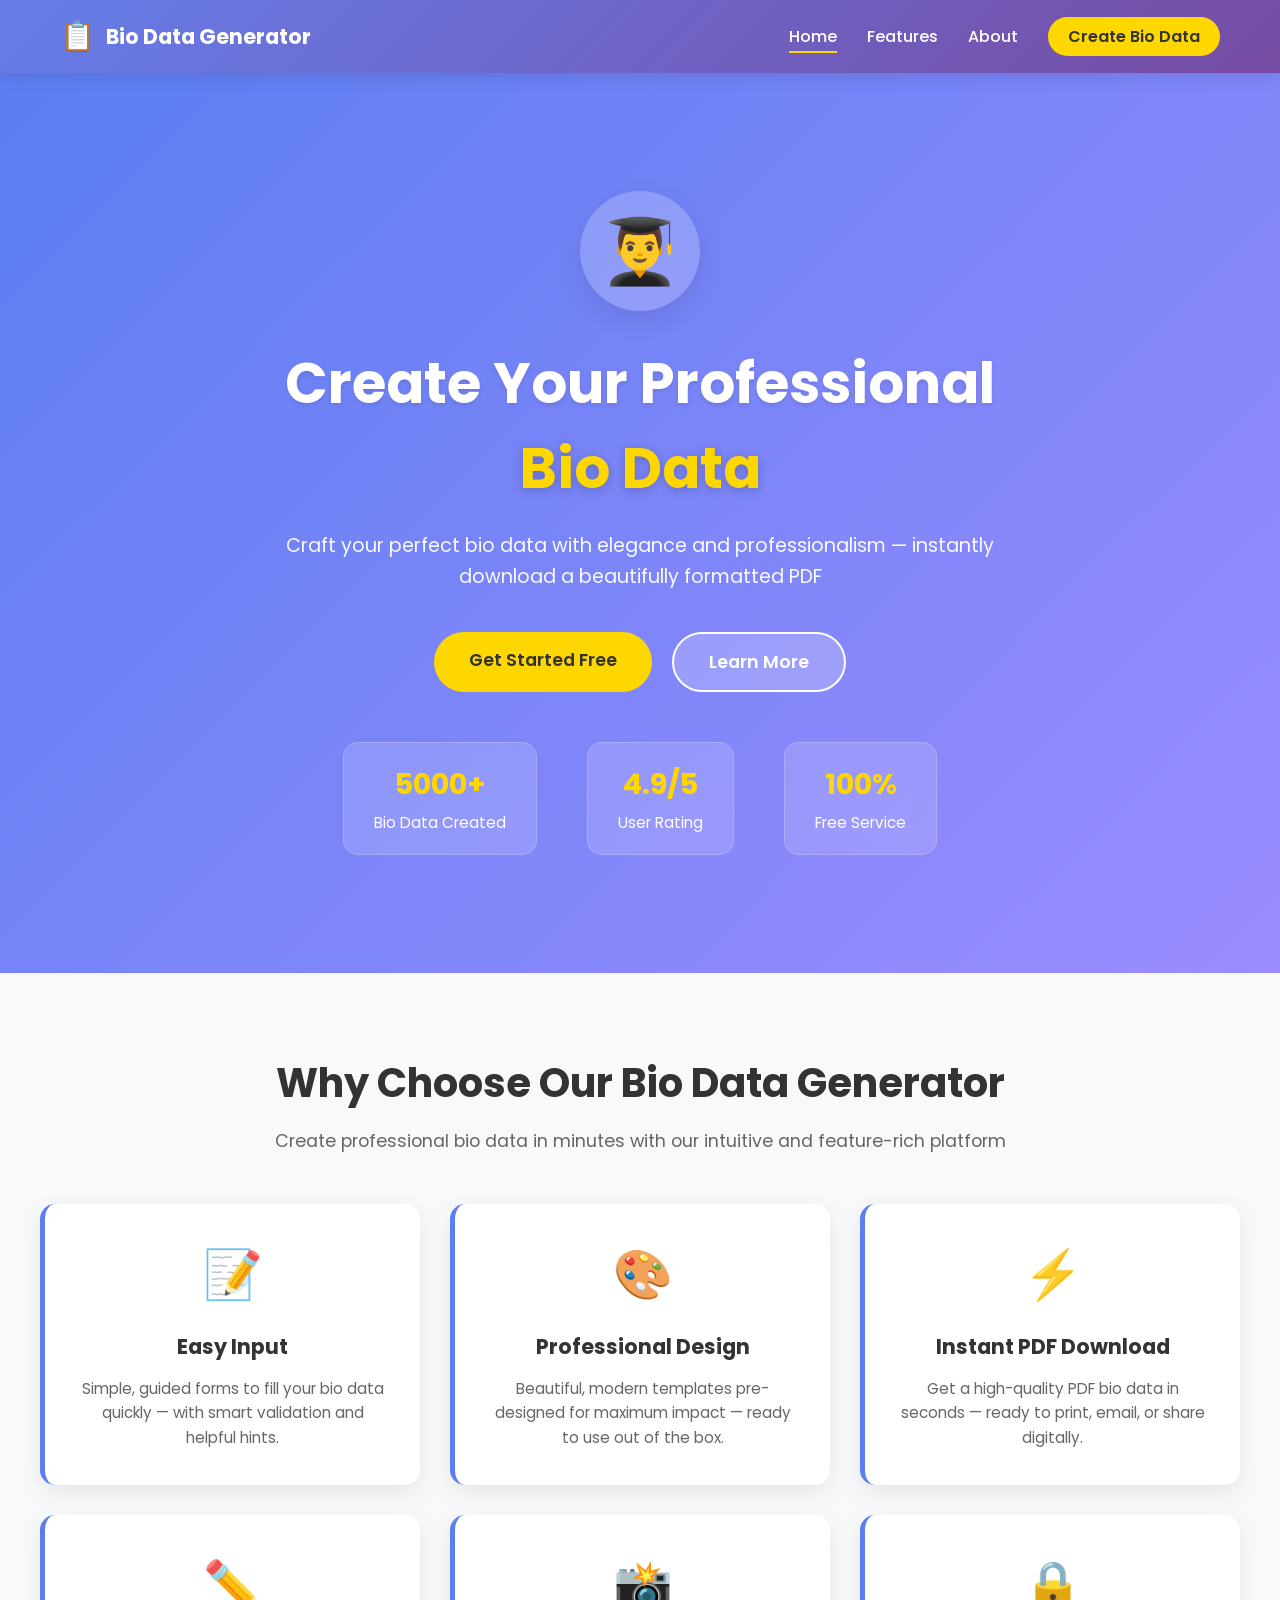
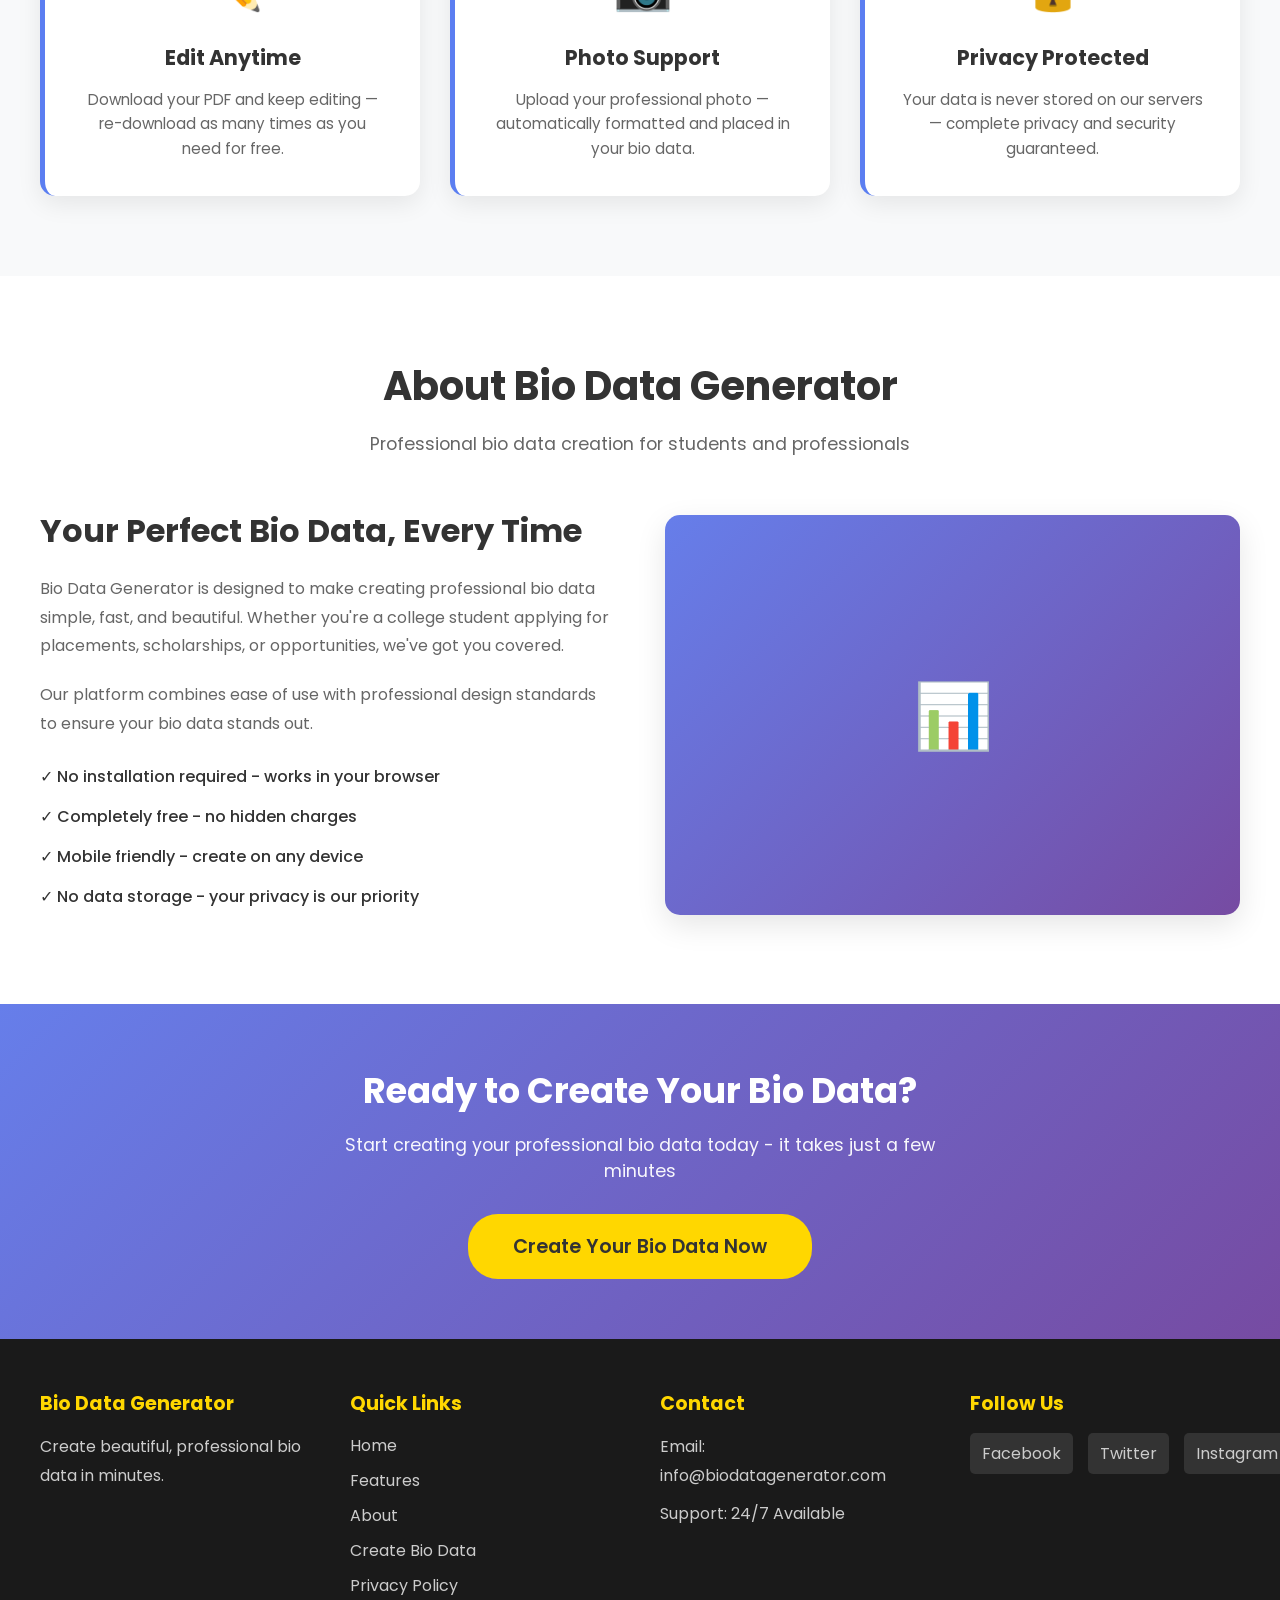
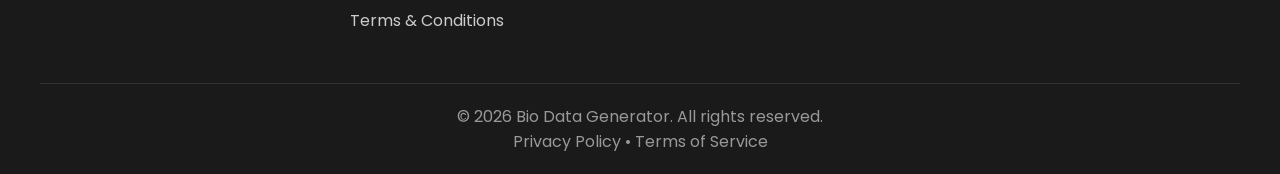
==== index.html @ cc157df2 "Initial commit: Bio Data Generator website with PDF creation, landing page, and monetization ready" ====
<!DOCTYPE html>
<html lang="en">
<head>
    <meta charset="UTF-8">
    <meta name="viewport" content="width=device-width, initial-scale=1.0">
    <meta name="description" content="Create professional college student bio data in minutes. Free online bio data generator with instant PDF download. No registration needed.">
    <meta name="keywords" content="bio data generator, college bio data, student bio data, bio data maker, free bio data, professional bio data, PDF generator">
    <meta name="author" content="Bio Data Generator">
    <meta name="theme-color" content="#667eea">
    <meta property="og:title" content="Bio Data Generator - Create Your Professional Bio Data">
    <meta property="og:description" content="Free online bio data generator for college students. Create beautiful bio data in minutes and download as PDF.">
    <meta property="og:type" content="website">
    <meta property="og:url" content="https://www.biodatagenerator.com">
    <title>Bio Data Generator - Create Your Professional Bio Data for Free</title>
    <link rel="stylesheet" href="style.css">
    
    <!-- Google AdSense (Uncomment after approval) -->
    <!-- <script async src="https://pagead2.googlesyndication.com/pagead/js/adsbygoogle.js?client=ca-pub-xxxxxxxxxxxxxxxx"
         crossorigin="anonymous"></script> -->
</head>
<body>
    <!-- Navigation Bar -->
    <nav class="navbar">
        <div class="nav-container">
            <div class="nav-logo">
                <span class="logo-icon">📋</span>
                <span>Bio Data Generator</span>
            </div>
            <ul class="nav-menu">
                <li class="nav-item"><a href="index.html" class="nav-link active">Home</a></li>
                <li class="nav-item"><a href="#features" class="nav-link">Features</a></li>
                <li class="nav-item"><a href="#about" class="nav-link">About</a></li>
                <li class="nav-item"><a href="form.html" class="nav-link nav-link-btn">Create Bio Data</a></li>
            </ul>
        </div>
    </nav>

    <!-- Hero Section -->
    <section class="hero">
        <div class="hero-content">
            <div class="hero-icon">
                <div class="icon-circle">👨‍🎓</div>
            </div>
            <h1 class="hero-title">Create Your Professional <span class="highlight">Bio Data</span></h1>
            <p class="hero-subtitle">Craft your perfect bio data with elegance and professionalism — instantly download a beautifully formatted PDF</p>
            <div class="hero-buttons">
                <a href="form.html" class="btn btn-primary">Get Started Free</a>
                <a href="#features" class="btn btn-secondary">Learn More</a>
            </div>
            <div class="hero-stats">
                <div class="stat">
                    <span class="stat-number">5000+</span>
                    <span class="stat-text">Bio Data Created</span>
                </div>
                <div class="stat">
                    <span class="stat-number">4.9/5</span>
                    <span class="stat-text">User Rating</span>
                </div>
                <div class="stat">
                    <span class="stat-number">100%</span>
                    <span class="stat-text">Free Service</span>
                </div>
            </div>
        </div>
    </section>

    <!-- Features Section -->
    <section id="features" class="features">
        <div class="features-container">
            <h2 class="section-title">Why Choose Our Bio Data Generator</h2>
            <p class="section-subtitle">Create professional bio data in minutes with our intuitive and feature-rich platform</p>
            
            <div class="features-grid">
                <div class="feature-card">
                    <div class="feature-icon">📝</div>
                    <h3>Easy Input</h3>
                    <p>Simple, guided forms to fill your bio data quickly — with smart validation and helpful hints.</p>
                </div>

                <div class="feature-card">
                    <div class="feature-icon">🎨</div>
                    <h3>Professional Design</h3>
                    <p>Beautiful, modern templates pre-designed for maximum impact — ready to use out of the box.</p>
                </div>

                <div class="feature-card">
                    <div class="feature-icon">⚡</div>
                    <h3>Instant PDF Download</h3>
                    <p>Get a high-quality PDF bio data in seconds — ready to print, email, or share digitally.</p>
                </div>

                <div class="feature-card">
                    <div class="feature-icon">✏️</div>
                    <h3>Edit Anytime</h3>
                    <p>Download your PDF and keep editing — re-download as many times as you need for free.</p>
                </div>

                <div class="feature-card">
                    <div class="feature-icon">📸</div>
                    <h3>Photo Support</h3>
                    <p>Upload your professional photo — automatically formatted and placed in your bio data.</p>
                </div>

                <div class="feature-card">
                    <div class="feature-icon">🔒</div>
                    <h3>Privacy Protected</h3>
                    <p>Your data is never stored on our servers — complete privacy and security guaranteed.</p>
                </div>
            </div>
        </div>
    </section>

    <!-- About Section -->
    <section id="about" class="about">
        <div class="about-container">
            <h2 class="section-title">About Bio Data Generator</h2>
            <p class="section-subtitle">Professional bio data creation for students and professionals</p>
            
            <div class="about-content">
                <div class="about-text">
                    <h3>Your Perfect Bio Data, Every Time</h3>
                    <p>Bio Data Generator is designed to make creating professional bio data simple, fast, and beautiful. Whether you're a college student applying for placements, scholarships, or opportunities, we've got you covered.</p>
                    <p>Our platform combines ease of use with professional design standards to ensure your bio data stands out.</p>
                    <ul class="about-list">
                        <li>✓ No installation required - works in your browser</li>
                        <li>✓ Completely free - no hidden charges</li>
                        <li>✓ Mobile friendly - create on any device</li>
                        <li>✓ No data storage - your privacy is our priority</li>
                    </ul>
                </div>
                <div class="about-image">
                    <div class="image-placeholder">
                        <span style="font-size: 4rem;">📊</span>
                    </div>
                </div>
            </div>
        </div>
    </section>

    <!-- CTA Section -->
    <section class="cta">
        <div class="cta-container">
            <h2>Ready to Create Your Bio Data?</h2>
            <p>Start creating your professional bio data today - it takes just a few minutes</p>
            <a href="form.html" class="btn btn-primary btn-large">Create Your Bio Data Now</a>
        </div>
    </section>

    <!-- Footer -->
    <footer class="footer">
        <div class="footer-container">
            <div class="footer-content">
                <div class="footer-section">
                    <h4>Bio Data Generator</h4>
                    <p>Create beautiful, professional bio data in minutes.</p>
                </div>
                <div class="footer-section">
                    <h4>Quick Links</h4>
                    <ul>
                        <li><a href="index.html">Home</a></li>
                        <li><a href="#features">Features</a></li>
                        <li><a href="#about">About</a></li>
                        <li><a href="form.html">Create Bio Data</a></li>
                        <li><a href="privacy-policy.html">Privacy Policy</a></li>
                        <li><a href="terms.html">Terms & Conditions</a></li>
                    </ul>
                </div>
                <div class="footer-section">
                    <h4>Contact</h4>
                    <p>Email: info@biodatagenerator.com</p>
                    <p>Support: 24/7 Available</p>
                </div>
                <div class="footer-section">
                    <h4>Follow Us</h4>
                    <div class="social-links">
                        <a href="#" class="social-link">Facebook</a>
                        <a href="#" class="social-link">Twitter</a>
                        <a href="#" class="social-link">Instagram</a>
                    </div>
                </div>
            </div>
            <div class="footer-bottom">
                <p>&copy; 2026 Bio Data Generator. All rights reserved.</p>
                <p><a href="privacy-policy.html">Privacy Policy</a> • <a href="terms.html">Terms of Service</a></p>
            </div>
        </div>
    </footer>

    <script>
        // Smooth scroll for navigation links
        document.querySelectorAll('a[href^="#"]').forEach(anchor => {
            anchor.addEventListener('click', function (e) {
                e.preventDefault();
                const target = document.querySelector(this.getAttribute('href'));
                if (target) {
                    target.scrollIntoView({
                        behavior: 'smooth',
                        block: 'start'
                    });
                }
            });
        });

        // Active nav link
        const navLinks = document.querySelectorAll('.nav-link');
        navLinks.forEach(link => {
            link.addEventListener('click', function() {
                navLinks.forEach(l => l.classList.remove('active'));
                this.classList.add('active');
            });
        });
    </script>
</body>
</html>
---- style.css ----
/* Import Google Fonts for beautiful typography */
@import url('https://fonts.googleapis.com/css2?family=Poppins:wght@300;400;500;600;700&display=swap');

/* Reset and base styles */
* {
    margin: 0;
    padding: 0;
    box-sizing: border-box;
}

html {
    scroll-behavior: smooth;
}

body {
    font-family: 'Poppins', sans-serif;
    color: #333;
}

/* Navigation Bar */
.navbar {
    background: linear-gradient(135deg, #667eea 0%, #764ba2 100%);
    padding: 15px 0;
    position: sticky;
    top: 0;
    z-index: 100;
    box-shadow: 0 4px 15px rgba(0, 0, 0, 0.1);
}

.nav-container {
    max-width: 1200px;
    margin: 0 auto;
    display: flex;
    justify-content: space-between;
    align-items: center;
    padding: 0 20px;
}

.nav-logo {
    display: flex;
    align-items: center;
    gap: 10px;
    color: white;
    font-size: 1.3rem;
    font-weight: 700;
    cursor: pointer;
}

.logo-icon {
    font-size: 1.8rem;
}

.nav-menu {
    display: flex;
    list-style: none;
    gap: 30px;
    align-items: center;
}

.nav-link {
    color: white;
    text-decoration: none;
    font-weight: 500;
    transition: all 0.3s ease;
    position: relative;
}

.nav-link:hover {
    opacity: 0.8;
}

.nav-link.active::after {
    content: '';
    position: absolute;
    bottom: -5px;
    left: 0;
    width: 100%;
    height: 2px;
    background: #ffd700;
}

.nav-link-btn {
    background: #ffd700;
    color: #333;
    padding: 8px 20px;
    border-radius: 20px;
    font-weight: 600;
}

.nav-link-btn:hover {
    opacity: 1;
    transform: scale(1.05);
}

/* Hero Section */
.hero {
    background: linear-gradient(135deg, #5b7ef1 0%, #9b8cff 100%);
    padding: 80px 20px;
    min-height: 100vh;
    display: flex;
    align-items: center;
    justify-content: center;
}

.hero-content {
    max-width: 800px;
    text-align: center;
    animation: slideUp 1s ease-out;
}

.hero-icon {
    margin-bottom: 30px;
}

.icon-circle {
    width: 120px;
    height: 120px;
    background: rgba(255, 255, 255, 0.2);
    border-radius: 50%;
    display: flex;
    align-items: center;
    justify-content: center;
    font-size: 4rem;
    margin: 0 auto;
    box-shadow: 0 8px 25px rgba(0, 0, 0, 0.1);
}

.hero-title {
    font-size: 3.5rem;
    color: white;
    margin-bottom: 20px;
    font-weight: 700;
}

.highlight {
    color: #ffd700;
    text-shadow: 0 2px 10px rgba(0, 0, 0, 0.2);
}

.hero-subtitle {
    font-size: 1.2rem;
    color: rgba(255, 255, 255, 0.95);
    margin-bottom: 40px;
    line-height: 1.6;
}

.hero-buttons {
    display: flex;
    gap: 20px;
    justify-content: center;
    margin-bottom: 50px;
    flex-wrap: wrap;
}

.btn {
    padding: 15px 35px;
    border-radius: 30px;
    font-size: 1.1rem;
    font-weight: 600;
    text-decoration: none;
    border: none;
    cursor: pointer;
    transition: all 0.3s ease;
    display: inline-block;
}

.btn-primary {
    background: #ffd700;
    color: #333;
}

.btn-primary:hover {
    background: #ffed4e;
    transform: translateY(-2px);
    box-shadow: 0 10px 25px rgba(255, 215, 0, 0.4);
}

.btn-secondary {
    background: rgba(255, 255, 255, 0.2);
    color: white;
    border: 2px solid white;
}

.btn-secondary:hover {
    background: rgba(255, 255, 255, 0.3);
    transform: translateY(-2px);
}

.btn-large {
    padding: 18px 45px;
    font-size: 1.2rem;
}

.hero-stats {
    display: flex;
    justify-content: center;
    gap: 50px;
    flex-wrap: wrap;
}

.stat {
    background: rgba(255, 255, 255, 0.15);
    padding: 20px 30px;
    border-radius: 15px;
    backdrop-filter: blur(10px);
    border: 1px solid rgba(255, 255, 255, 0.2);
}

.stat-number {
    display: block;
    font-size: 1.8rem;
    font-weight: 700;
    color: #ffd700;
}

.stat-text {
    display: block;
    color: white;
    font-size: 0.95rem;
    margin-top: 5px;
}

/* Features Section */
.features {
    padding: 80px 20px;
    background: #f8f9fa;
}

.features-container {
    max-width: 1200px;
    margin: 0 auto;
}

.section-title {
    font-size: 2.5rem;
    text-align: center;
    margin-bottom: 15px;
    color: #333;
    font-weight: 700;
}

.section-subtitle {
    text-align: center;
    font-size: 1.1rem;
    color: #666;
    margin-bottom: 50px;
}

.features-grid {
    display: grid;
    grid-template-columns: repeat(auto-fit, minmax(320px, 1fr));
    gap: 30px;
}

.feature-card {
    background: white;
    padding: 35px;
    border-radius: 15px;
    text-align: center;
    box-shadow: 0 8px 25px rgba(0, 0, 0, 0.08);
    transition: all 0.3s ease;
    border-left: 5px solid #5b7ef1;
}

.feature-card:hover {
    transform: translateY(-10px);
    box-shadow: 0 15px 40px rgba(0, 0, 0, 0.12);
}

.feature-icon {
    font-size: 3rem;
    margin-bottom: 20px;
}

.feature-card h3 {
    font-size: 1.3rem;
    margin-bottom: 15px;
    color: #333;
}

.feature-card p {
    color: #666;
    line-height: 1.6;
    font-size: 0.95rem;
}

/* About Section */
.about {
    padding: 80px 20px;
    background: white;
}

.about-container {
    max-width: 1200px;
    margin: 0 auto;
}

.about-content {
    display: grid;
    grid-template-columns: 1fr 1fr;
    gap: 50px;
    align-items: center;
    margin-top: 50px;
}

.about-text h3 {
    font-size: 2rem;
    margin-bottom: 20px;
    color: #333;
}

.about-text p {
    color: #666;
    margin-bottom: 20px;
    line-height: 1.8;
    font-size: 1rem;
}

.about-list {
    list-style: none;
    margin-top: 25px;
}

.about-list li {
    color: #333;
    margin-bottom: 15px;
    font-weight: 500;
}

.image-placeholder {
    background: linear-gradient(135deg, #667eea 0%, #764ba2 100%);
    height: 400px;
    border-radius: 15px;
    display: flex;
    align-items: center;
    justify-content: center;
    box-shadow: 0 10px 30px rgba(0, 0, 0, 0.1);
}

/* CTA Section */
.cta {
    background: linear-gradient(135deg, #667eea 0%, #764ba2 100%);
    padding: 60px 20px;
    text-align: center;
    color: white;
}

.cta-container {
    max-width: 600px;
    margin: 0 auto;
}

.cta h2 {
    font-size: 2.2rem;
    margin-bottom: 15px;
}

.cta p {
    font-size: 1.1rem;
    margin-bottom: 30px;
    opacity: 0.95;
}

/* Footer */
.footer {
    background: #1a1a1a;
    color: white;
    padding: 50px 20px 20px;
}

.footer-container {
    max-width: 1200px;
    margin: 0 auto;
}

.footer-content {
    display: grid;
    grid-template-columns: repeat(auto-fit, minmax(250px, 1fr));
    gap: 40px;
    margin-bottom: 40px;
}

.footer-section h4 {
    font-size: 1.2rem;
    margin-bottom: 15px;
    color: #ffd700;
}

.footer-section p {
    color: #ccc;
    line-height: 1.8;
    margin-bottom: 10px;
}

.footer-section ul {
    list-style: none;
}

.footer-section ul li {
    margin-bottom: 10px;
}

.footer-section a {
    color: #ccc;
    text-decoration: none;
    transition: all 0.3s ease;
}

.footer-section a:hover {
    color: #ffd700;
}

.social-links {
    display: flex;
    gap: 15px;
}

.social-link {
    display: inline-block;
    padding: 8px 12px;
    background: #333;
    border-radius: 5px;
}

.footer-bottom {
    text-align: center;
    border-top: 1px solid #333;
    padding-top: 20px;
    color: #999;
}

/* Animations */
@keyframes slideUp {
    from {
        opacity: 0;
        transform: translateY(50px);
    }
    to {
        opacity: 1;
        transform: translateY(0);
    }
}

@keyframes fadeInDown {
    from {
        opacity: 0;
        transform: translateY(-30px);
    }
    to {
        opacity: 1;
        transform: translateY(0);
    }
}

@keyframes slideInLeft {
    from {
        opacity: 0;
        transform: translateX(-50px);
    }
    to {
        opacity: 1;
        transform: translateX(0);
    }
}

@keyframes slideDown {
    from {
        opacity: 0;
        transform: translateY(-10px);
    }
    to {
        opacity: 1;
        transform: translateY(0);
    }
}

@keyframes fadeIn {
    from { opacity: 0; }
    to { opacity: 1; }
}

@keyframes fadeOut {
    from { opacity: 1; }
    to { opacity: 0; }
}

/* Form Page Specific Styles */
.form-page-wrapper {
    background: linear-gradient(135deg, #5b7ef1 0%, #9b8cff 100%);
    min-height: calc(100vh - 60px);
    padding: 30px 20px;
}

/* Main form container with glassmorphism effect */
.form-container {
    max-width: 920px;
    margin: 0 auto;
    background: rgba(255, 255, 255, 0.96);
    -webkit-backdrop-filter: blur(12px);
    backdrop-filter: blur(12px);
    border-radius: 24px;
    padding: 38px;
    box-shadow: 0 24px 60px rgba(0, 0, 0, 0.12);
    border: 1px solid rgba(66, 133, 244, 0.12);
    animation: slideUp 0.9s ease-out;
}

/* Beautiful heading */
h1 {
    text-align: center;
    color: #2c3e50;
    font-size: 2.5rem;
    font-weight: 700;
    margin-bottom: 30px;
    text-shadow: 0 2px 4px rgba(0, 0, 0, 0.1);
    animation: fadeInDown 1s ease-out 0.3s both;
}

/* Fieldset styling with modern cards */
fieldset {
    border: none;
    border-left: 5px solid #3498db;
    border-radius: 18px;
    margin-bottom: 28px;
    padding: 28px 28px 24px;
    background: linear-gradient(145deg, #ffffff, #f6f8fb);
    box-shadow: 0 12px 35px rgba(0, 0, 0, 0.08);
    border: 1px solid rgba(66, 133, 244, 0.08);
    animation: slideInLeft 0.8s ease-out both;
}

fieldset:nth-child(1) { animation-delay: 0.5s; }
fieldset:nth-child(2) { animation-delay: 0.7s; }
fieldset:nth-child(3) { animation-delay: 0.9s; }

/* Legend styling */
legend {
    font-size: 1.35rem;
    font-weight: 700;
    color: white;
    background: linear-gradient(45deg, #5b7ef1, #3a59d1);
    border-radius: 24px;
    padding: 10px 20px;
    box-shadow: 0 6px 18px rgba(59, 89, 209, 0.22);
    margin-bottom: 22px;
}

/* Label styling */
label {
    display: block;
    margin-bottom: 8px;
    font-weight: 600;
    color: #2c3e50;
    font-size: 1.1rem;
}

/* Input, select, textarea styling */
input, select, textarea {
    width: 100%;
    padding: 16px 16px;
    border: 2px solid #dce3ea;
    border-radius: 14px;
    font-size: 0.98rem;
    font-family: 'Poppins', sans-serif;
    transition: all 0.25s ease;
    background: #fbfdff;
    margin-bottom: 20px;
    box-shadow: inset 0 1px 4px rgba(23, 43, 77, 0.04);
}

input:focus, select:focus, textarea:focus {
    border-color: #3498db;
    box-shadow: 0 0 0 3px rgba(52, 152, 219, 0.2);
    outline: none;
    background: white;
    transform: translateY(-2px);
}

/* Radio and checkbox styling */
input[type="radio"], input[type="checkbox"] {
    width: auto;
    margin-right: 10px;
    transform: scale(1.15);
}

.radio-group, .checkbox-group {
    margin-bottom: 20px;
    display: flex;
    flex-wrap: wrap;
    align-items: center;
    gap: 15px;
}

.radio-group label, .checkbox-group label {
    display: inline-flex;
    align-items: center;
    font-weight: 400;
    cursor: pointer;
    transition: color 0.3s ease;
    margin-bottom: 0;
}

.radio-group label:hover, .checkbox-group label:hover {
    color: #3498db;
}

/* Button styling */
button {
    width: 100%;
    padding: 18px;
    background: linear-gradient(45deg, #27ae60, #2ecc71);
    color: white;
    border: none;
    border-radius: 12px;
    font-size: 1.2rem;
    font-weight: 600;
    cursor: pointer;
    transition: all 0.3s ease;
    box-shadow: 0 8px 25px rgba(39, 174, 96, 0.3);
    text-transform: uppercase;
    letter-spacing: 1px;
}

button:hover {
    background: linear-gradient(45deg, #1e9a59, #27ae60);
    transform: translateY(-2px);
    box-shadow: 0 14px 32px rgba(39, 174, 96, 0.35);
    animation: none;
}

button:active {
    transform: translateY(-1px);
}

/* Responsive design */
@media (max-width: 768px) {
    .form-container {
        margin: 10px;
        padding: 20px;
    }

    h1 {
        font-size: 2rem;
    }

    fieldset {
        padding: 15px;
    }

    .radio-group, .checkbox-group {
        flex-direction: column;
        gap: 10px;
    }

    .nav-menu {
        flex-direction: column;
        gap: 15px;
    }

    .hero-title {
        font-size: 2.5rem;
    }

    .features-grid {
        grid-template-columns: 1fr;
    }

    .about-content {
        grid-template-columns: 1fr;
    }
}

/* Legal Pages (Privacy Policy, Terms) */
.legal-page {
    background: #f8f9fa;
    min-height: calc(100vh - 60px);
    padding: 50px 20px;
}

.legal-container {
    max-width: 900px;
    margin: 0 auto;
    background: white;
    padding: 50px;
    border-radius: 15px;
    box-shadow: 0 8px 25px rgba(0, 0, 0, 0.08);
}

.legal-container h1 {
    font-size: 2.5rem;
    margin-bottom: 10px;
    color: #2c3e50;
}

.last-updated {
    color: #999;
    font-size: 0.95rem;
    margin-bottom: 40px;
    border-bottom: 2px solid #eee;
    padding-bottom: 20px;
}

.legal-container section {
    margin-bottom: 35px;
}

.legal-container h2 {
    font-size: 1.5rem;
    color: #34495e;
    margin-bottom: 15px;
    margin-top: 25px;
    border-left: 4px solid #5b7ef1;
    padding-left: 15px;
}

.legal-container p {
    color: #555;
    line-height: 1.8;
    margin-bottom: 15px;
    font-size: 0.95rem;
}

.legal-container ul {
    margin: 15px 0 15px 30px;
    color: #555;
}

.legal-container li {
    margin-bottom: 12px;
    line-height: 1.6;
}

.legal-container strong {
    color: #2c3e50;
}

/* Footer Links Styling */
.footer-bottom a {
    color: inherit;
    text-decoration: none;
    transition: color 0.3s ease;
}

.footer-bottom a:hover {
    color: #ffd700;
}

/* Custom Scrollbar */
::-webkit-scrollbar {
    width: 8px;
}

::-webkit-scrollbar-track {
    background: #f1f1f1;
}

::-webkit-scrollbar-thumb {
    background: linear-gradient(45deg, #3498db, #2980b9);
    border-radius: 4px;
}

::-webkit-scrollbar-thumb:hover {
    background: linear-gradient(45deg, #2980b9, #1f4e79);
}


/* Main form container with glassmorphism effect */
.form-container {
    max-width: 920px;
    margin: 0 auto;
    background: rgba(255, 255, 255, 0.96);
    -webkit-backdrop-filter: blur(12px);
    backdrop-filter: blur(12px);
    border-radius: 24px;
    padding: 38px;
    box-shadow: 0 24px 60px rgba(0, 0, 0, 0.12);
    border: 1px solid rgba(66, 133, 244, 0.12);
    animation: slideUp 0.9s ease-out;
}

@keyframes slideUp {
    from {
        opacity: 0;
        transform: translateY(50px);
    }
    to {
        opacity: 1;
        transform: translateY(0);
    }
}

/* Beautiful heading */
h1 {
    text-align: center;
    color: #2c3e50;
    font-size: 2.5rem;
    font-weight: 700;
    margin-bottom: 30px;
    text-shadow: 0 2px 4px rgba(0, 0, 0, 0.1);
    animation: fadeInDown 1s ease-out 0.3s both;
}

@keyframes fadeInDown {
    from {
        opacity: 0;
        transform: translateY(-30px);
    }
    to {
        opacity: 1;
        transform: translateY(0);
    }
}

/* Fieldset styling with modern cards */
fieldset {
    border: none;
    border-left: 5px solid #3498db;
    border-radius: 18px;
    margin-bottom: 28px;
    padding: 28px 28px 24px;
    background: linear-gradient(145deg, #ffffff, #f6f8fb);
    box-shadow: 0 12px 35px rgba(0, 0, 0, 0.08);
    border: 1px solid rgba(66, 133, 244, 0.08);
    animation: slideInLeft 0.8s ease-out both;
}

fieldset:nth-child(1) { animation-delay: 0.5s; }
fieldset:nth-child(2) { animation-delay: 0.7s; }
fieldset:nth-child(3) { animation-delay: 0.9s; }

@keyframes slideInLeft {
    from {
        opacity: 0;
        transform: translateX(-50px);
    }
    to {
        opacity: 1;
        transform: translateX(0);
    }
}

/* Legend styling */
legend {
    font-size: 1.35rem;
    font-weight: 700;
    color: white;
    background: linear-gradient(45deg, #5b7ef1, #3a59d1);
    border-radius: 24px;
    padding: 10px 20px;
    box-shadow: 0 6px 18px rgba(59, 89, 209, 0.22);
    margin-bottom: 22px;
}

/* Label styling */
label {
    display: block;
    margin-bottom: 8px;
    font-weight: 600;
    color: #2c3e50;
    font-size: 1.1rem;
}

/* Input, select, textarea styling */
input, select, textarea {
    width: 100%;
    padding: 16px 16px;
    border: 2px solid #dce3ea;
    border-radius: 14px;
    font-size: 0.98rem;
    font-family: 'Poppins', sans-serif;
    transition: all 0.25s ease;
    background: #fbfdff;
    margin-bottom: 20px;
    box-shadow: inset 0 1px 4px rgba(23, 43, 77, 0.04);
}

input:focus, select:focus, textarea:focus {
    border-color: #3498db;
    box-shadow: 0 0 0 3px rgba(52, 152, 219, 0.2);
    outline: none;
    background: white;
    transform: translateY(-2px);
}

/* Radio and checkbox styling */
input[type="radio"], input[type="checkbox"] {
    width: auto;
    margin-right: 10px;
    transform: scale(1.15);
}

.radio-group, .checkbox-group {
    margin-bottom: 20px;
    display: flex;
    flex-wrap: wrap;
    align-items: center;
    gap: 15px;
}

.radio-group label, .checkbox-group label {
    display: inline-flex;
    align-items: center;
    font-weight: 400;
    cursor: pointer;
    transition: color 0.3s ease;
}

.radio-group label:hover, .checkbox-group label:hover {
    color: #3498db;
}

/* Button styling */
button {
    width: 100%;
    padding: 18px;
    background: linear-gradient(45deg, #27ae60, #2ecc71);
    color: white;
    border: none;
    border-radius: 12px;
    font-size: 1.2rem;
    font-weight: 600;
    cursor: pointer;
    transition: all 0.3s ease;
    box-shadow: 0 8px 25px rgba(39, 174, 96, 0.3);
    text-transform: uppercase;
    letter-spacing: 1px;
}

button:hover {
    background: linear-gradient(45deg, #1e9a59, #27ae60);
    transform: translateY(-2px);
    box-shadow: 0 14px 32px rgba(39, 174, 96, 0.35);
    animation: none;
}

button:active {
    transform: translateY(-1px);
}

/* Responsive design */
@media (max-width: 768px) {
    .form-container {
        margin: 10px;
        padding: 20px;
    }

    h1 {
        font-size: 2rem;
    }

    fieldset {
        padding: 15px;
    }

    .radio-group, .checkbox-group {
        flex-direction: column;
        gap: 10px;
    }
}

/* Additional animations */
@keyframes slideDown {
    from {
        opacity: 0;
        transform: translateY(-10px);
    }
    to {
        opacity: 1;
        transform: translateY(0);
    }
}

@keyframes fadeIn {
    from { opacity: 0; }
    to { opacity: 1; }
}

@keyframes fadeOut {
    from { opacity: 1; }
    to { opacity: 0; }
}

/* Custom scrollbar */
::-webkit-scrollbar {
    width: 8px;
}

::-webkit-scrollbar-track {
    background: #f1f1f1;
}

::-webkit-scrollbar-thumb {
    background: linear-gradient(45deg, #3498db, #2980b9);
    border-radius: 4px;
}

::-webkit-scrollbar-thumb:hover {
    background: linear-gradient(45deg, #2980b9, #1f4e79);
}
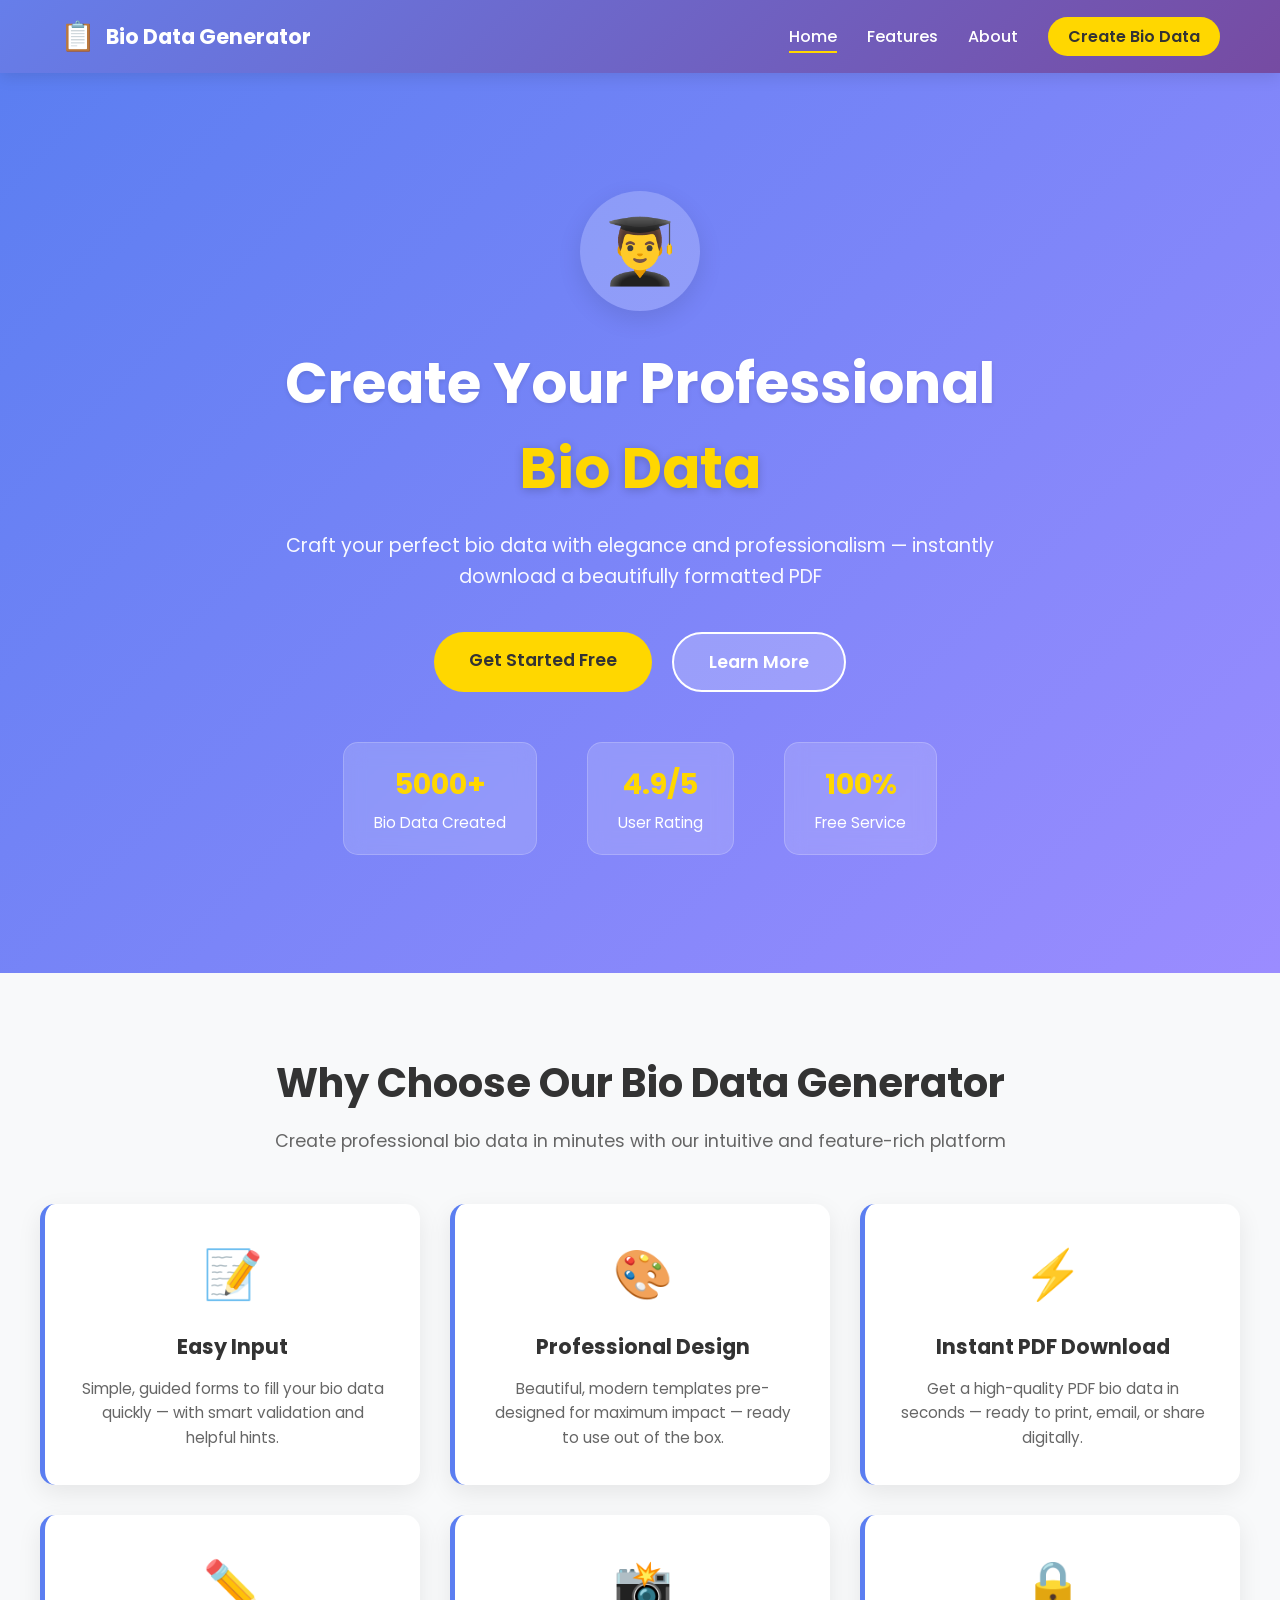
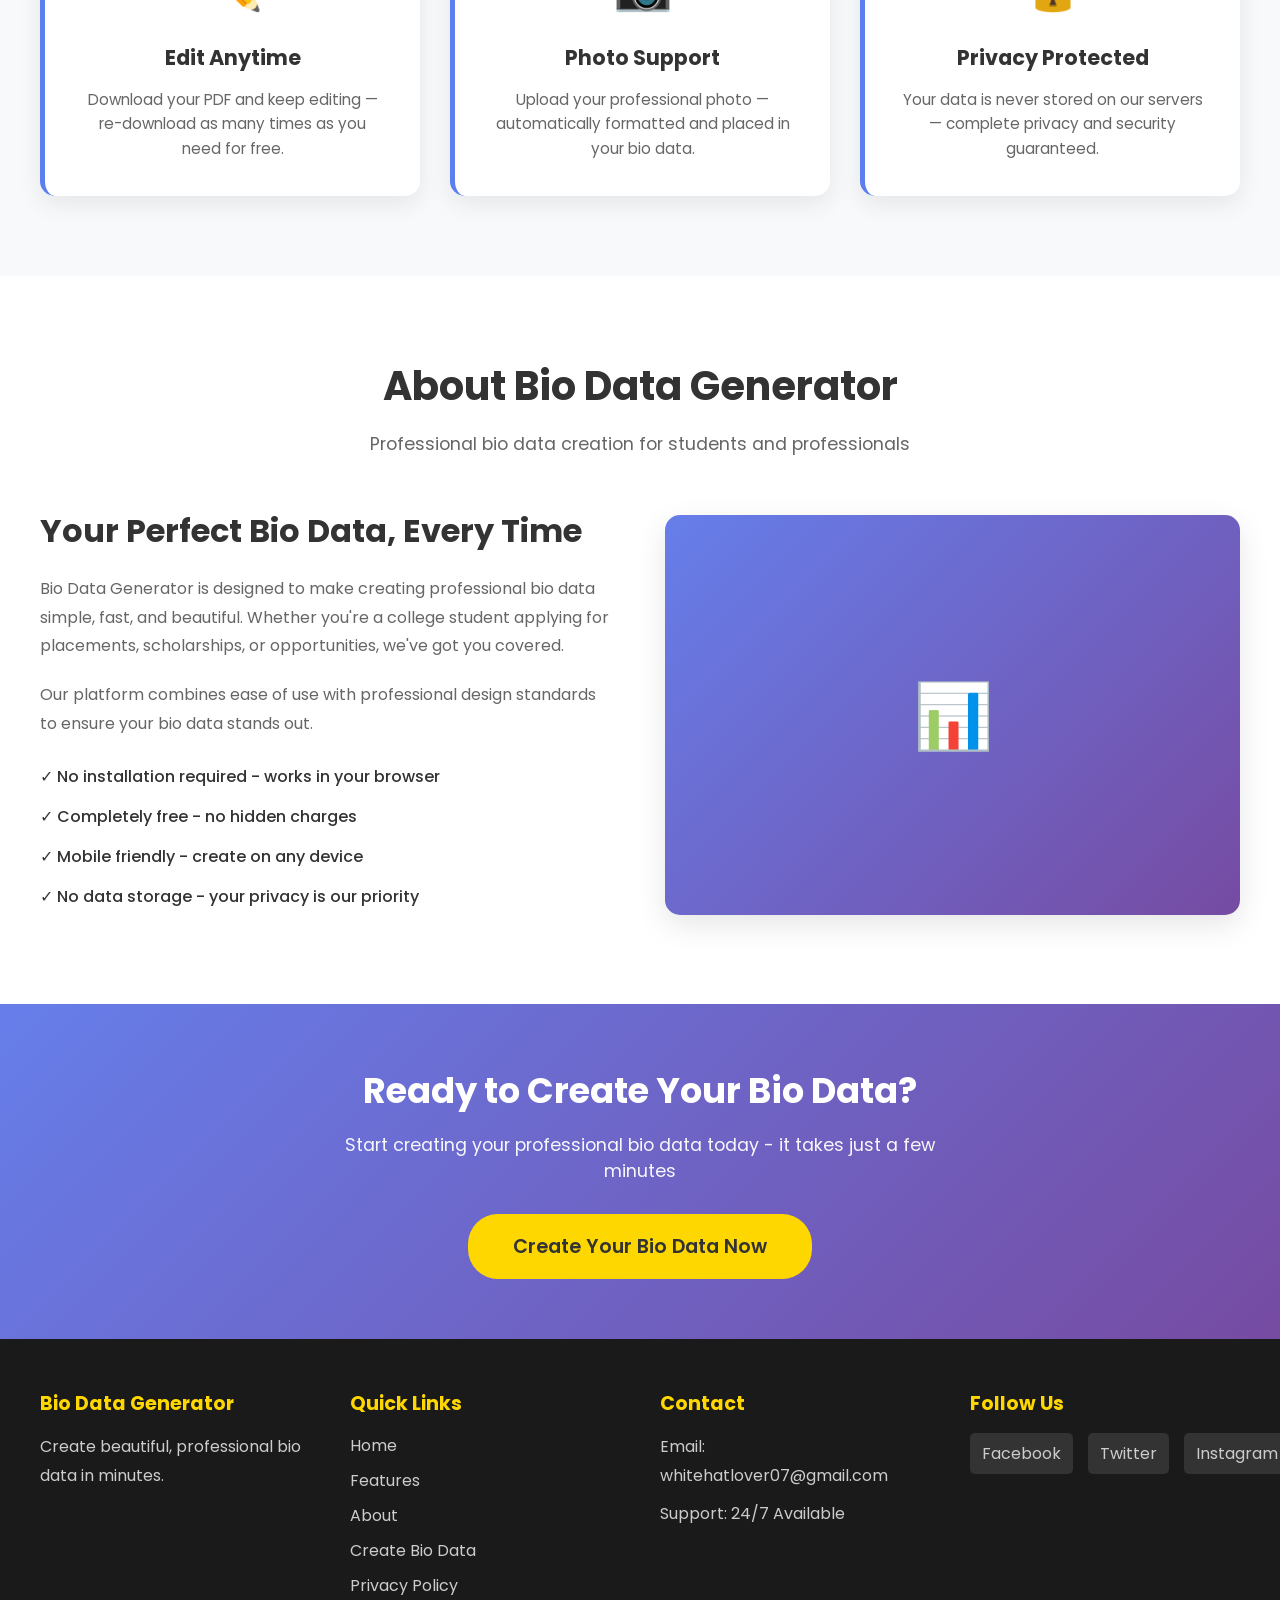
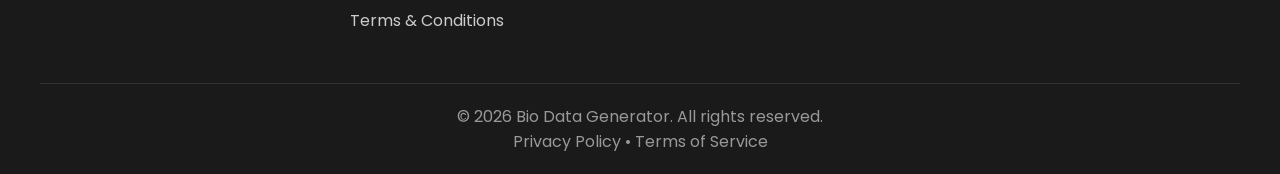
==== commit 64766e10: "Update all contact emails to whitehatlover07@gmail.com" ====
--- a/index.html
+++ b/index.html
@@ -167,7 +167,7 @@
                 </div>
                 <div class="footer-section">
                     <h4>Contact</h4>
-                    <p>Email: info@biodatagenerator.com</p>
+                    <p>Email: whitehatlover07@gmail.com</p>
                     <p>Support: 24/7 Available</p>
                 </div>
                 <div class="footer-section">
